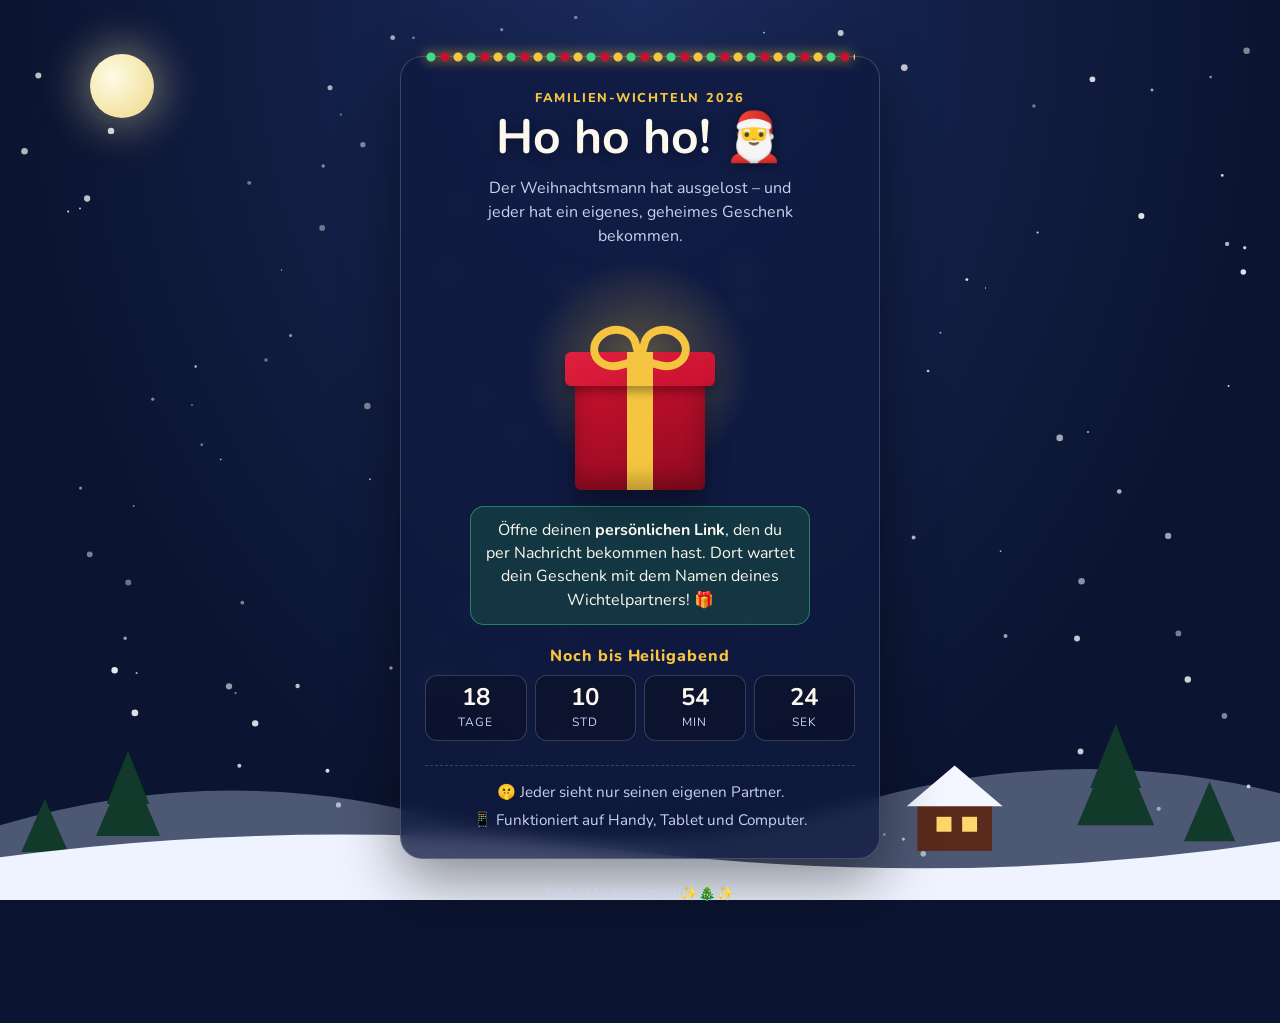
==== index.html @ 41481d85 "Weihnachtliche Wichtel-Website mit verschlüsselten Einzelseiten - Eine Seite pro Person unter wichte" ====
<!doctype html>
<html lang="de">
<head>
  <meta charset="utf-8">
  <meta name="viewport" content="width=device-width, initial-scale=1, viewport-fit=cover">
  <meta name="theme-color" content="#0b1430">
  <title>Familien-Wichteln 2026</title>
  <link rel="preconnect" href="https://fonts.googleapis.com">
  <link rel="preconnect" href="https://fonts.gstatic.com" crossorigin>
  <link href="https://fonts.googleapis.com/css2?family=Mountains+of+Christmas:wght@700&family=Nunito:wght@400;700;800&display=swap" rel="stylesheet">
  <link rel="stylesheet" href="assets/style.css">
  <link rel="icon" href="data:image/svg+xml,<svg xmlns='http://www.w3.org/2000/svg' viewBox='0 0 100 100'><text y='.9em' font-size='90'>🎄</text></svg>">
</head>
<body>
  <div class="sky" aria-hidden="true">
    <div class="stars"></div>
    <div class="moon"></div>
    <div class="sleigh">🛷<span>🦌🦌</span></div>
  </div>
  <canvas id="snow" aria-hidden="true"></canvas>
  <div class="landscape" aria-hidden="true">
    <svg viewBox="0 0 1200 220" preserveAspectRatio="xMidYMax slice">
      <path d="M0 150 Q 200 90 400 140 T 800 130 T 1200 120 V220 H0Z" fill="#c9d6f2" opacity=".35"/>
      <g fill="#123a2a">
        <path d="M90 160 l30 -70 l30 70z M100 130 l20 -50 l20 50z"/>
        <path d="M1010 150 l36 -86 l36 86z M1022 115 l24 -60 l24 60z"/>
        <path d="M1110 165 l24 -56 l24 56z"/>
        <path d="M20 175 l22 -50 l22 50z"/>
      </g>
      <g>
        <rect x="860" y="128" width="70" height="46" fill="#5a2b1c"/>
        <path d="M850 132 l45 -38 l45 38z" fill="#f4f7ff"/>
        <rect x="878" y="142" width="14" height="14" fill="#ffd66b"/>
        <rect x="902" y="142" width="14" height="14" fill="#ffd66b"/>
      </g>
      <path d="M0 180 Q 300 140 600 175 T 1200 165 V220 H0Z" fill="#eef3ff"/>
    </svg>
  </div>

  <main class="card">
    <p class="eyebrow">Familien-Wichteln 2026</p>
    <h1>Ho ho ho! <span aria-hidden="true">🎅</span></h1>
    <p class="lead">Der Weihnachtsmann hat ausgelost – und jeder hat ein eigenes, geheimes Geschenk bekommen.</p>

    <div class="stage">
      <div class="glow" aria-hidden="true"></div>
      <div class="gift is-locked-soft" aria-hidden="true">
        <span class="lid"><span class="bow"></span></span>
        <span class="box"></span>
      </div>
    </div>

    <p class="mission">Öffne deinen <strong>persönlichen Link</strong>, den du per Nachricht bekommen hast. Dort wartet dein Geschenk mit dem Namen deines Wichtelpartners! <span aria-hidden="true">🎁</span></p>

    <div class="countdown" id="countdown"></div>

    <ul class="infos">
      <li><span aria-hidden="true">🤫</span> Jeder sieht nur seinen eigenen Partner.</li>
      <li><span aria-hidden="true">📱</span> Funktioniert auf Handy, Tablet und Computer.</li>
    </ul>
  </main>

  <footer class="footer">Frohe Weihnachten! <span aria-hidden="true">✨🎄✨</span></footer>

  <script src="assets/snow.js"></script>
  <script src="assets/countdown.js"></script>
</body>
</html>
---- assets/style.css ----
:root {
  --night-1: #0b1430;
  --night-2: #1a2a5c;
  --card: rgba(16, 26, 64, 0.78);
  --card-border: rgba(255, 255, 255, 0.18);
  --text: #fdf8ee;
  --muted: #c9d3ee;
  --red: #c8102e;
  --red-dark: #8f0b20;
  --gold: #f5c542;
  --gold-dark: #c99a1c;
  --green: #1f7a4d;
  --radius: 22px;
}

* { box-sizing: border-box; }

html, body { margin: 0; min-height: 100%; }

body {
  font-family: "Nunito", system-ui, -apple-system, "Segoe UI", sans-serif;
  color: var(--text);
  background: radial-gradient(ellipse at top, var(--night-2) 0%, var(--night-1) 70%) fixed;
  background-color: var(--night-1);
  min-height: 100vh;
  min-height: 100dvh;
  display: flex;
  flex-direction: column;
  align-items: center;
  justify-content: center;
  padding: max(56px, env(safe-area-inset-top)) 16px max(120px, env(safe-area-inset-bottom));
  overflow-x: hidden;
  -webkit-text-size-adjust: 100%;
}

#snow {
  position: fixed;
  inset: 0;
  width: 100%;
  height: 100%;
  pointer-events: none;
  z-index: 0;
}

.card {
  position: relative;
  z-index: 1;
  width: 100%;
  max-width: 480px;
  text-align: center;
  padding: 32px 24px 28px;
  border-radius: var(--radius);
  background: var(--card);
  border: 1px solid var(--card-border);
  backdrop-filter: blur(8px);
  -webkit-backdrop-filter: blur(8px);
  box-shadow: 0 20px 60px rgba(0, 0, 0, 0.45);
}

/* Lichterkette oben an der Karte */
.card::before {
  content: "";
  position: absolute;
  top: -7px;
  left: 24px;
  right: 24px;
  height: 14px;
  background:
    radial-gradient(circle, var(--red) 0 4px, transparent 5px) 0 0 / 40px 14px,
    radial-gradient(circle, var(--gold) 0 4px, transparent 5px) 13px 0 / 40px 14px,
    radial-gradient(circle, #3ddc84 0 4px, transparent 5px) 26px 0 / 40px 14px;
  background-repeat: repeat-x;
  filter: drop-shadow(0 0 6px rgba(245, 197, 66, 0.8));
  animation: twinkle 1.6s ease-in-out infinite alternate;
}

@keyframes twinkle {
  from { opacity: 0.6; }
  to { opacity: 1; }
}

.eyebrow {
  margin: 0 0 4px;
  font-size: 0.8rem;
  font-weight: 800;
  letter-spacing: 0.14em;
  text-transform: uppercase;
  color: var(--gold);
}

h1 {
  font-family: "Mountains of Christmas", "Nunito", cursive;
  font-size: clamp(2.2rem, 9vw, 3rem);
  line-height: 1.1;
  margin: 0 0 12px;
  text-shadow: 0 2px 12px rgba(0, 0, 0, 0.4);
}

.lead {
  margin: 0 auto 8px;
  color: var(--muted);
  line-height: 1.5;
  max-width: 34ch;
}

/* ---------- Geschenk ---------- */
.stage {
  position: relative;
  height: 230px;
  scroll-margin: 24px;
  display: flex;
  align-items: flex-end;
  justify-content: center;
  margin: 12px 0 4px;
}

.gift {
  position: relative;
  width: 150px;
  height: 170px;
  border: 0;
  padding: 0;
  background: none;
  cursor: pointer;
  animation: wiggle 2.8s ease-in-out infinite;
  -webkit-tap-highlight-color: transparent;
  touch-action: manipulation;
  -webkit-user-select: none;
  user-select: none;
  z-index: 1;
}

.gift:focus-visible { outline: 3px solid var(--gold); outline-offset: 8px; border-radius: 12px; }

@keyframes wiggle {
  0%, 80%, 100% { transform: rotate(0); }
  84% { transform: rotate(-5deg); }
  88% { transform: rotate(5deg); }
  92% { transform: rotate(-3deg); }
  96% { transform: rotate(2deg); }
}

.box {
  position: absolute;
  bottom: 0;
  left: 10px;
  width: 130px;
  height: 110px;
  border-radius: 6px;
  background:
    linear-gradient(90deg, transparent 52px, var(--gold) 52px 78px, transparent 78px),
    linear-gradient(160deg, var(--red) 0%, var(--red-dark) 100%);
  box-shadow: inset 0 -10px 20px rgba(0, 0, 0, 0.25), 0 12px 24px rgba(0, 0, 0, 0.4);
}

.lid {
  position: absolute;
  bottom: 104px;
  left: 0;
  width: 150px;
  height: 34px;
  border-radius: 6px;
  background:
    linear-gradient(90deg, transparent 62px, var(--gold) 62px 88px, transparent 88px),
    linear-gradient(160deg, #e0213f 0%, var(--red) 100%);
  box-shadow: 0 6px 10px rgba(0, 0, 0, 0.3);
  transition: transform 0.7s cubic-bezier(.2, .8, .3, 1.2), opacity 0.7s ease;
  z-index: 2;
}

.bow {
  position: absolute;
  left: 50%;
  top: -26px;
  width: 0;
  height: 0;
}

.bow::before,
.bow::after {
  content: "";
  position: absolute;
  top: 0;
  width: 34px;
  height: 28px;
  border: 8px solid var(--gold);
  border-radius: 50% 50% 0 50%;
  background: transparent;
}

.bow::before { right: 0; transform: rotate(-15deg); }
.bow::after { left: 0; transform: scaleX(-1) rotate(-15deg); }

.gift.is-open { animation: none; cursor: default; }
.gift.is-open .lid { transform: translate(40px, -130px) rotate(28deg); opacity: 0; }
.gift.is-open .box { animation: pop 0.5s ease 0.1s; }

@keyframes pop {
  50% { transform: scale(1.06, 0.94); }
}

.gift.is-gone {
  transition: opacity 0.5s ease, transform 0.5s ease;
  opacity: 0;
  transform: translateY(30px) scale(0.85);
}

/* ---------- Auflösung ---------- */
.reveal {
  position: absolute;
  inset: 0;
  display: flex;
  flex-direction: column;
  align-items: center;
  justify-content: center;
  animation: rise 0.8s cubic-bezier(.2, .8, .3, 1.2) both;
}

.reveal[hidden] { display: none; }

@keyframes rise {
  from { opacity: 0; transform: translateY(40px) scale(0.6); }
  to { opacity: 1; transform: none; }
}

.reveal-label {
  margin: 0;
  font-weight: 800;
  letter-spacing: 0.12em;
  text-transform: uppercase;
  font-size: 0.85rem;
  color: var(--gold);
}

.reveal-name {
  margin: 4px 0 8px;
  font-family: "Mountains of Christmas", "Nunito", cursive;
  font-size: clamp(3rem, 15vw, 4.4rem);
  line-height: 1.05;
  color: #fff;
  text-shadow: 0 0 18px rgba(245, 197, 66, 0.75), 0 4px 0 var(--red-dark);
  word-break: break-word;
}

.reveal-sub { margin: 0; color: var(--muted); }

/* ---------- Bestätigung ---------- */
.confirm {
  margin: 8px auto 0;
  padding: 16px;
  border-radius: 16px;
  background: rgba(0, 0, 0, 0.25);
  border: 1px solid var(--card-border);
  max-width: 320px;
  animation: rise 0.4s ease both;
}

.confirm[hidden] { display: none; }
.confirm p { margin: 0 0 12px; font-size: 1.1rem; }

.confirm-actions {
  display: flex;
  gap: 10px;
  justify-content: center;
  flex-wrap: wrap;
}

.btn {
  font: inherit;
  touch-action: manipulation;
  -webkit-tap-highlight-color: transparent;
  font-weight: 800;
  border-radius: 999px;
  padding: 10px 20px;
  min-height: 44px;
  cursor: pointer;
  border: 2px solid transparent;
}

.btn-primary { background: var(--gold); color: #3a2a00; }
.btn-primary:hover { background: #ffd65c; }
.btn-ghost { background: transparent; color: var(--text); border-color: var(--card-border); }
.btn-ghost:hover { border-color: var(--text); }
.btn:focus-visible { outline: 3px solid #fff; outline-offset: 2px; }

.hint { margin: 12px 0 0; color: var(--muted); font-size: 0.95rem; }
.hint[hidden] { display: none; }

.error {
  margin: 12px 0 0;
  padding: 12px;
  border-radius: 12px;
  background: rgba(200, 16, 46, 0.25);
  border: 1px solid rgba(255, 120, 140, 0.5);
}

.error[hidden] { display: none; }

.infos {
  list-style: none;
  margin: 24px 0 0;
  padding: 16px 0 0;
  border-top: 1px dashed var(--card-border);
  display: grid;
  gap: 8px;
  color: var(--muted);
  font-size: 0.95rem;
}

.infos strong { color: var(--text); }

.footer {
  position: relative;
  z-index: 1;
  margin-top: 24px;
  color: var(--muted);
  font-size: 0.9rem;
}

/* Konfetti / Sterne beim Öffnen */
.spark {
  position: fixed;
  z-index: 5;
  pointer-events: none;
  font-size: 1.3rem;
  animation: fly 1.4s ease-out forwards;
}

@keyframes fly {
  from { transform: translate(0, 0) rotate(0); opacity: 1; }
  to { transform: translate(var(--dx), var(--dy)) rotate(var(--rot)); opacity: 0; }
}


/* ---------- Himmel ---------- */
.sky { position: fixed; inset: 0; pointer-events: none; z-index: 0; overflow: hidden; }

.stars {
  position: absolute;
  inset: 0;
  background-image:
    radial-gradient(1.5px 1.5px at 8% 12%, #fff, transparent),
    radial-gradient(1px 1px at 22% 30%, #fff, transparent),
    radial-gradient(2px 2px at 35% 8%, #fff8d0, transparent),
    radial-gradient(1px 1px at 48% 22%, #fff, transparent),
    radial-gradient(1.5px 1.5px at 63% 14%, #fff, transparent),
    radial-gradient(1px 1px at 77% 32%, #fff, transparent),
    radial-gradient(2px 2px at 90% 10%, #fff8d0, transparent),
    radial-gradient(1px 1px at 15% 45%, #fff, transparent),
    radial-gradient(1.5px 1.5px at 85% 48%, #fff, transparent),
    radial-gradient(1px 1px at 55% 40%, #fff, transparent);
  animation: stars 4s ease-in-out infinite alternate;
}

@keyframes stars { from { opacity: .45; } to { opacity: 1; } }

.moon {
  position: absolute;
  top: 6%;
  left: 7%;
  width: 64px;
  height: 64px;
  border-radius: 50%;
  background: radial-gradient(circle at 35% 35%, #fffbe6, #f3e3a2 70%);
  box-shadow: 0 0 40px 10px rgba(255, 240, 180, .35);
}

.sleigh {
  position: absolute;
  top: 14%;
  left: -220px;
  font-size: 34px;
  white-space: nowrap;
  filter: drop-shadow(0 0 8px rgba(255, 255, 255, .5));
  animation: sleigh 16s linear infinite;
  animation-delay: 2s;
}

.sleigh span { display: inline-block; transform: scaleX(-1); margin-left: 4px; }

@keyframes sleigh {
  0% { transform: translate(0, 40px) rotate(-6deg); }
  50% { transform: translate(calc(50vw + 110px), -10px) rotate(-3deg); }
  70%, 100% { transform: translate(calc(100vw + 440px), -60px) rotate(-8deg); }
}

.landscape {
  position: fixed;
  left: 0;
  right: 0;
  bottom: 0;
  height: 22vh;
  min-height: 120px;
  max-height: 220px;
  pointer-events: none;
  z-index: 0;
}

.landscape svg { width: 100%; height: 100%; display: block; }

/* ---------- Ton-Schalter ---------- */
.sound-toggle {
  position: fixed;
  top: max(12px, env(safe-area-inset-top));
  right: 12px;
  z-index: 10;
  font: inherit;
  font-weight: 700;
  font-size: .9rem;
  color: var(--text);
  background: rgba(0, 0, 0, .3);
  border: 1px solid var(--card-border);
  border-radius: 999px;
  padding: 8px 14px;
  min-height: 40px;
  cursor: pointer;
  touch-action: manipulation;
  -webkit-tap-highlight-color: transparent;
}

/* ---------- Geschenk-Extras ---------- */
.glow {
  position: absolute;
  left: 50%;
  bottom: 0;
  width: 240px;
  height: 240px;
  margin-left: -120px;
  border-radius: 50%;
  background: radial-gradient(circle, rgba(245, 197, 66, .35), transparent 65%);
  animation: pulse 2.4s ease-in-out infinite;
}

@keyframes pulse {
  0%, 100% { transform: scale(.9); opacity: .6; }
  50% { transform: scale(1.08); opacity: 1; }
}

.tag {
  position: absolute;
  right: -34px;
  bottom: 30px;
  padding: 4px 10px;
  background: #fdf3d8;
  color: #6b1a12;
  font-weight: 800;
  font-size: .8rem;
  border-radius: 4px 12px 12px 4px;
  transform: rotate(12deg);
  box-shadow: 0 4px 8px rgba(0, 0, 0, .3);
  white-space: nowrap;
  transition: opacity .4s ease;
}

.gift.is-open .tag { opacity: 0; }

.gift.shake-1 { animation: shake 0.45s ease; }
.gift.shake-2 { animation: shake 0.55s ease; --amp: 10deg; }
.gift.shake-3 { animation: shake 0.65s ease; --amp: 16deg; }

@keyframes shake {
  0%, 100% { transform: rotate(0) translateY(0); }
  15% { transform: rotate(calc(var(--amp, 6deg) * -1)) translateY(-6px); }
  35% { transform: rotate(var(--amp, 6deg)) translateY(-10px); }
  55% { transform: rotate(calc(var(--amp, 6deg) * -.7)) translateY(-4px); }
  75% { transform: rotate(calc(var(--amp, 6deg) * .5)); }
}

.gift.is-rumble { animation: rumble .09s linear infinite; }

@keyframes rumble {
  0% { transform: translate(0, 0) rotate(0); }
  25% { transform: translate(-3px, 1px) rotate(-2deg); }
  50% { transform: translate(2px, -2px) rotate(2deg); }
  75% { transform: translate(-1px, 2px) rotate(-1deg); }
  100% { transform: translate(3px, 0) rotate(1deg); }
}

.gift.is-locked { animation: none; filter: grayscale(.8); opacity: .6; cursor: not-allowed; }

.hint.drum { font-size: 1.25rem; font-weight: 800; color: var(--gold); animation: beat .3s ease-in-out infinite alternate; }

@keyframes beat { from { transform: scale(1); } to { transform: scale(1.08); } }

.mission {
  margin: 16px auto 0;
  max-width: 34ch;
  padding: 12px 14px;
  border-radius: 14px;
  background: rgba(31, 122, 77, .3);
  border: 1px solid rgba(61, 220, 132, .45);
  line-height: 1.45;
  animation: rise .6s ease .4s both;
}

.mission[hidden] { display: none; }

body.celebrate .reveal-name { animation: shimmer 2.5s ease-in-out infinite; }

@keyframes shimmer {
  0%, 100% { text-shadow: 0 0 18px rgba(245, 197, 66, .75), 0 4px 0 var(--red-dark); }
  50% { text-shadow: 0 0 34px rgba(255, 230, 140, 1), 0 4px 0 var(--red-dark); }
}

/* ---------- Countdown ---------- */
.countdown { margin-top: 20px; }
.cd-title { margin: 0 0 8px; font-weight: 800; color: var(--gold); letter-spacing: .06em; }

.cd-grid {
  display: grid;
  grid-template-columns: repeat(4, 1fr);
  gap: 8px;
}

.cd-grid div {
  padding: 8px 4px;
  border-radius: 12px;
  background: rgba(0, 0, 0, .25);
  border: 1px solid var(--card-border);
}

.cd-grid b {
  display: block;
  font-size: 1.5rem;
  font-variant-numeric: tabular-nums;
  line-height: 1.1;
}

.cd-grid span { font-size: .75rem; color: var(--muted); text-transform: uppercase; letter-spacing: .08em; }

/* ---------- Kleine Handys ---------- */
@media (max-width: 380px) {
  .card { padding: 28px 16px 22px; }
  .stage { height: 210px; }
  .gift { transform-origin: bottom center; scale: .9; }
  .tag { right: -22px; font-size: .72rem; }
  .moon { width: 46px; height: 46px; }
  .sleigh { font-size: 26px; }
}
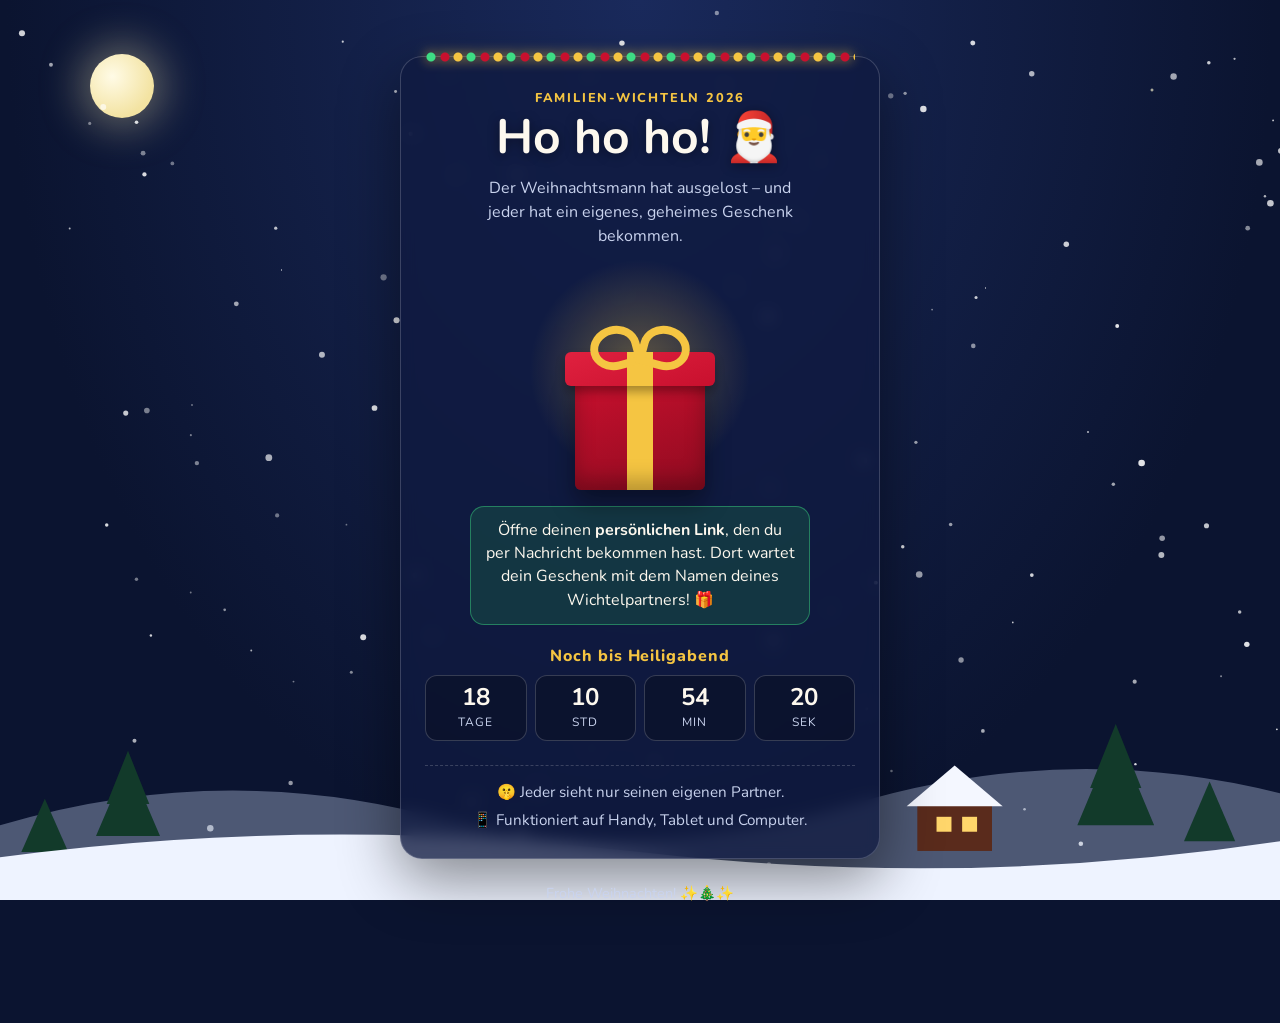
==== commit d2c2b945: "WhatsApp-Vorschau: persönlicher Titel, Text und Vorschaubild Open-Graph-Tags für alle Seiten, damit " ====
--- a/index.html
+++ b/index.html
@@ -5,6 +5,15 @@
   <meta name="viewport" content="width=device-width, initial-scale=1, viewport-fit=cover">
   <meta name="theme-color" content="#0b1430">
   <title>Familien-Wichteln 2026</title>
+  <meta property="og:type" content="website">
+  <meta property="og:site_name" content="Familien-Wichteln 2026">
+  <meta property="og:title" content="🎄 Familien-Wichteln 2026">
+  <meta property="og:description" content="Schüttel das Geschenk und finde heraus, wen du beschenkst. Pssst! 🤫">
+  <meta property="og:image" content="https://joykrupinski.github.io/secret-santa/assets/vorschau.jpg">
+  <meta property="og:image:width" content="1200">
+  <meta property="og:image:height" content="630">
+  <meta name="twitter:card" content="summary_large_image">
+  <meta name="description" content="Schüttel das Geschenk und finde heraus, wen du beschenkst. Pssst! 🤫">
   <link rel="preconnect" href="https://fonts.googleapis.com">
   <link rel="preconnect" href="https://fonts.gstatic.com" crossorigin>
   <link href="https://fonts.googleapis.com/css2?family=Mountains+of+Christmas:wght@700&family=Nunito:wght@400;700;800&display=swap" rel="stylesheet">
